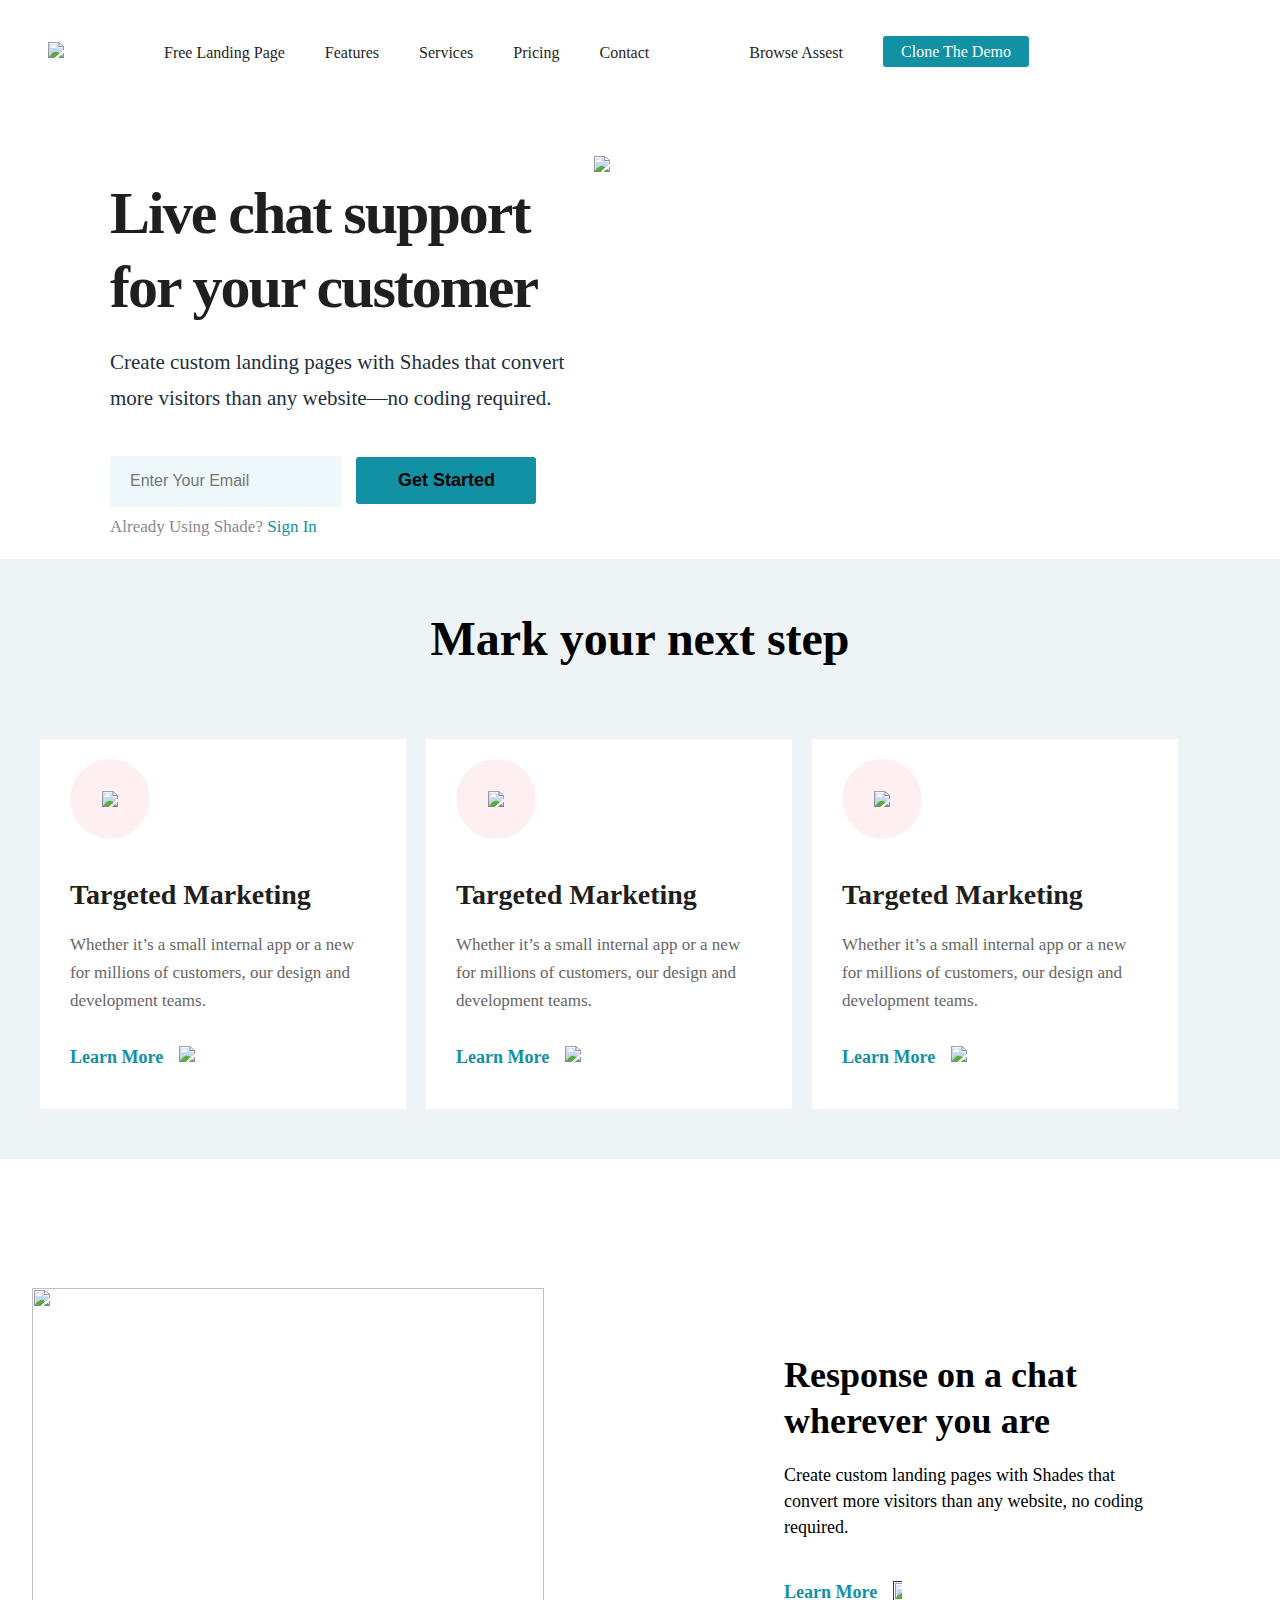
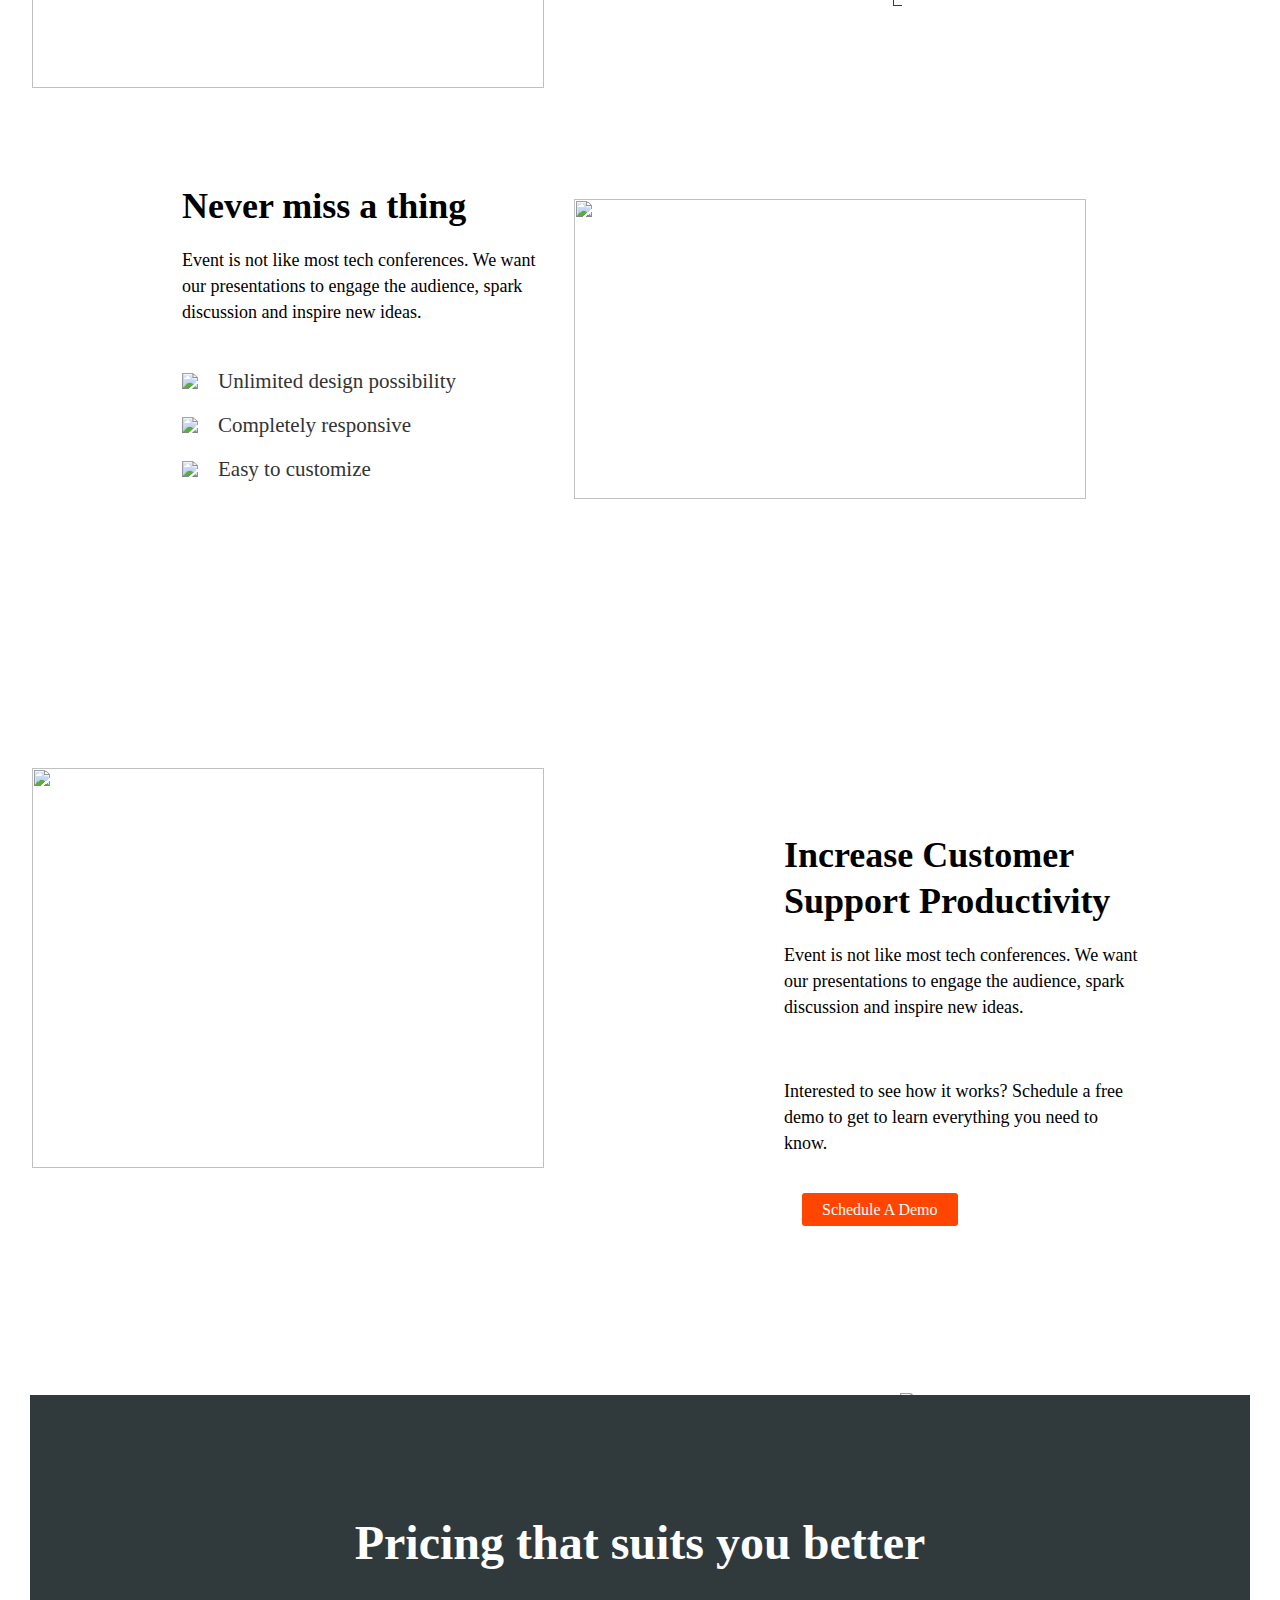
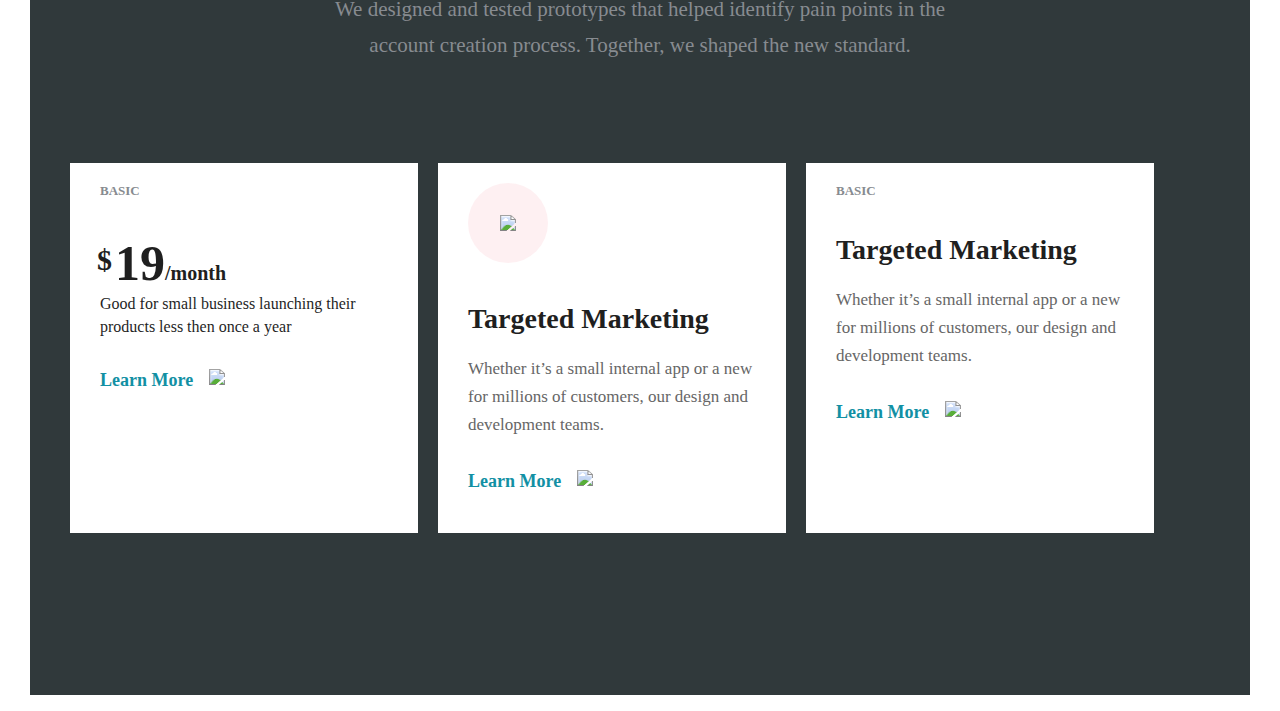
==== index1.html @ 75319ab6 "Add files via upload" ====
<!DOCTYPE html>
<html lang="en">
<head>
    <meta charset="UTF-8">
    <meta name="viewport" content="width=device-width, initial-scale=1.0">
    <title>week-02</title>
    <link rel="stylesheet" href="style1.css">
</head>
<body>
    <div class="header">
         <div class="nav">
         <a href ="" class="nav-d" >  <img src="https://assets.website-files.com/5f0a3ac2c99ebfc3a7c8728b/5f0a3b118fbf67102c265c8b_asset%200.png">   </a>
        <a href="" class="nav-a  nav-b"> Free Landing Page </a>
        <a href="" class="nav-a" > Features </a>
        <a href="" class="nav-a"> Services </a>
        <a href="" class="nav-a"> Pricing </a>
        <a href="" class="nav-a"> Contact </a>
        <a href="" class="nav-a nav-c"> Browse Assest </a>
        <a href="" class="button"> Clone The Demo </a>
        </div>
        <div class="box1">
         <div class="block">
        <h1 style="  max-width: 620px; line-height: 74px; margin-top: 0px;  margin-bottom: 20px;
        color: #1f1f1f;  font-size: 60px; letter-spacing: -2px;">Live chat support for your customer  </h1>
        <p style="margin-bottom: 40px; color: #222f3f; font-size: 21px; line-height: 36px;">Create custom landing pages with Shades that convert more visitors than any website—no coding required.</p><form>
        <input type="email" id="email" name="email" placeholder="Enter Your Email">
        <input type="submit" id="submit" name="submit" value="Get Started">
        </form>
        <p style="  max-width: 540px; margin-top: 10px; margin-bottom: 20px; color: #878b90; font-size: 17px;">Already Using Shade?
        <a href="" class="sign">Sign In</a>
    </div>
      <div class="imga">
      <img src="images/_asset 1-p-130x130q80.png" >
    </div>
</div>
  </div>
  <img src="images/asset 2.svg" class="msg">
  <div class="box2">
<h2 style="    margin-top: 0px;margin-bottom: 60px;font-size: 48px;line-height: 60px;">Mark your next step</h2>

  <div class="main">
<div class="box3">
  <div class="box-content">
  <div class="box-img" >
    <img src="images/feature-icon-1.svg">
  </div>
  <h2 style="margin-bottom: 20px; color: #1f1f1f; font-size: 28px;">Targeted Marketing</h2>
  <p style="margin-bottom: 30px; color: #666; font-size: 17px; line-height: 28px;">Whether it’s a small internal app or a new for millions of customers, our design and development teams.</p>
  <a href="" class="link"><div class="learn">Learn More</div>
  <img src="images/_chevron-right.svg">
  </div></a>
</div>
  
  <div class="box3">
<div class="box-content">
  <div class="box-img" >
    <img src="images/feature-icon-2.svg">
  </div>
  <h2 style="margin-bottom: 20px; color: #1f1f1f; font-size: 28px;">Targeted Marketing</h2>
  <p style="margin-bottom: 30px; color: #666; font-size: 17px; line-height: 28px;">Whether it’s a small internal app or a new for millions of customers, our design and development teams.</p>
  <a href="" class="link"><div class="learn">Learn More</div>
  <img src="images/_chevron-right.svg">
  </div></a>
</div>

<div class="box3">
<div class="box-content">
  <div class="box-img" >
    <img src="images/feature-icon-3.svg">
  </div>
  <h2 style="margin-bottom: 20px; color: #1f1f1f; font-size: 28px;">Targeted Marketing</h2>
  <p style="margin-bottom: 30px; color: #666; font-size: 17px; line-height: 28px;">Whether it’s a small internal app or a new for millions of customers, our design and development teams.</p>
  <a href="" class="link"><div class="learn">Learn More</div>
  <img src="images/_chevron-right.svg">
  </div></a>
</div>
</div>
<div class="box4">
  <div class="b">
    <img src="images/asset 3-p-130x130q80.png">
   <div class="content"> 
    <h2 style="font-size: 36px; line-height: 46px;">Response on a chat wherever you are</h2>
    <br>
    <p style="margin-bottom: 40px;font-size: 18px;line-height: 26px;"> Create custom landing pages with Shades that convert more visitors than any website, no coding required.</p> 
    <a href="" class="link1"><div class="learn1">Learn More</div>
      <img src="images/_chevron-right.svg">
      </a></div>
   </div>

    <div class="c">
       <div class="content1"> 
      <h2 style="font-size: 36px; line-height: 46px;">Never miss a thing</h2>
      <br>
      <p style="margin-bottom: 40px;font-size: 18px;line-height: 26px;"> Event is not like most tech conferences. We want our presentations to engage the audience, spark discussion and inspire new ideas.</p> 
      <div class="conlist">
        <div class="benefit"><img src="images/right-icon.png"><p class="benefit-text">Unlimited design possibility</p></div>
      </div>

      <div class="conlist">
        <div class="benefit"><img src="images/right-icon.png"><p class="benefit-text">Completely responsive</p></div>
      </div>

      <div class="conlist">
        <div class="benefit"><img src="images/right-icon.png"><p class="benefit-text">Easy to customize</p></div>
      </div>
      </div>
     <div class="benefitimg"><img src="images/asset 4-p-130x130q80.png"></div>
</div>
<div class="d">
  <img src="images/asset 6-p-130x130q80.png">
 <div class="content"> 
  <h2 style="font-size: 36px; line-height: 46px;">Increase Customer Support Productivity</h2>
  <br>
  <p style="margin-bottom: 40px;font-size: 18px;line-height: 26px;"> Event is not like most tech conferences. We want our presentations to engage the audience, spark discussion and inspire new ideas.</p> 
  <br>
  <p style="margin-bottom: 40px;font-size: 18px;line-height: 26px;">Interested to see how it works? Schedule a free demo to get to learn everything you need to know.</p> 
    <a href="" class="button1"> Schedule A Demo </a>
  </div>
 </div>
<img src="images/asset 7.svg" class="msg1">
<div class="pricesec" style="  padding: 120px 30px;background-color: #30393b;">
  <div class="wrapper" style="max-width: 1110px; margin-right: auto;margin-left: auto;">
    <h2 class="pricing-title">Pricing that suits you better<br></h2>
    <p class="content2">We designed and tested prototypes that helped identify pain points in the account creation process. Together, we shaped the new standard.</p>
  </div>
<div class="main">
<div class="box3">
  <div class="box-content">
    <p class="pricing-label">BASIC</p>
    <h3 class="price-monthly"><span class="currency">$</span><span class="amount-text">19</span>/month</h3>
    <p class="pricing-text">Good for small business launching their products less then once a year</p>
  <a href="" class="link"><div class="learn">Learn More</div>
  <img src="images/_chevron-right.svg">
  </div></a>
</div>

<div class="box3">
  <div class="box-content">
  <div class="box-img" >
    <img src="images/feature-icon-1.svg">
  </div>
  <h2 style="margin-bottom: 20px; color: #1f1f1f; font-size: 28px;">Targeted Marketing</h2>
  <p style="margin-bottom: 30px; color: #666; font-size: 17px; line-height: 28px;">Whether it’s a small internal app or a new for millions of customers, our design and development teams.</p>
  <a href="" class="link"><div class="learn">Learn More</div>
  <img src="images/_chevron-right.svg">
  </div></a>
</div>

<div class="box3">
  <div class="box-content">
    <p class="pricing-label">BASIC</p>
  <h2 style="margin-bottom: 20px; color: #1f1f1f; font-size: 28px;">Targeted Marketing</h2>
  <p style="margin-bottom: 30px; color: #666; font-size: 17px; line-height: 28px;">Whether it’s a small internal app or a new for millions of customers, our design and development teams.</p>
  <a href="" class="link"><div class="learn">Learn More</div>
  <img src="images/_chevron-right.svg">
  </div></a>
</div>

</div>

</div>
</body>
</html>
---- style1.css ----
*{
    margin: 0;
    padding: 0;
    box-sizing: border-box;
}
@keyframes example {
    from {max-width: 100%;}
    to{ max-width: 70%;}
  }
.header{
    padding: 30px 30px 0px 30px;    
}
.nav-a:hover{
    background-color: aliceblue;
}
.nav a{
text-decoration: none;
padding: 7px 18px;
font-size: 16px;
  line-height: 32px;
}
.nav-a{
    position: relative;
    color: #1f1f1f;
    display: inline-block;
    vertical-align: top;
    text-align: left;
}
.nav-b{
    margin-left: 60px;
}
.nav-c{
    margin-left: 60px;
}
.nav-d{
    max-width: 100%;
    vertical-align: middle;
    display: inline-block;
}
.button{
    margin-left: 18px;
    padding: 8px 20px;
    border-radius: 3px;
    background-color: #1290a4;
    color: #ffffff;
    font-size: 16px;
    line-height: 28px;
    border: 0;
}
.block{
    margin-top: 100px;
    margin-left: 50px;
    padding-left: 30px; 
}
#email{
    width: 48%;
    margin: 0px 10px 0px 0px;
    padding: 25px 10px 26px 20px ;
    border-radius: 3px;
    border: 0.1px none rgba(18, 144, 164, 0.07);
    background-color: rgba(18, 144, 164, 0.07);
    color: #666;
    font-size: 16px;
    height: 38px;
}
#submit{
    width: 180px;
    border-radius: 3px;
    background-color: #1290a4;
    font-size: 18px;
    line-height: 29px;
    font-weight: 700;
    display: inline-block;
    padding: 9px 15px;
    border: 0.1px none #1290a4;
}
.sign{
    color: #1290a4;
    text-decoration: none;
}
.imga{
    width: 100%;
}
.imga img{  
    margin-top: 80px;
    height: auto;
    width: 92%;
    vertical-align: middle;
    display: inline-block;
    text-align: center;
    position: relative;
    background-size:auto ;
    object-fit: contain;
    image-rendering:pixelated;
    animation-name: example;
    animation-duration: 2.5s;
    animation-delay: 0s;
    animation-iteration-count: infinite;
}
.box1{
    display: flex;
}
.msg {
        max-width: 100%;
        vertical-align: middle;
        display: inline-block;}
.box2{
    height: 600px;
    padding: 50px 30px 96px;
    background-color: #eef4f5;
    text-align: center;
    position: relative;
    bottom: 1rem;
}
.main{
    display: flex;
    height: 415px;
}
.box3{
	height:370px;
width:30%;
background-color:white;
padding:20px 0px 15px ;
margin:10px;
}
.box-img{
    display: flex;
    width: 80px;
    height: 80px;
    margin-bottom: 40px;
    justify-content: center;
    align-items: center;
    background-color: rgba(244, 111, 124, 0.1);
    border-radius: 50%;
}
.box-img img{
    max-width: 100%;
    vertical-align: middle;
    display: inline-block;
}
.box-content{
	padding-right: 30px;
        padding-left: 30px;
        text-align: left;
}
.learn{
    line-height: 25px;
    font-weight: 700;
    color: #1290a4;
}
.link img{
    left:1rem;
    position: relative;
    top: 1px;
    max-width: 50%;
    vertical-align: middle;
    display: inline-block;
}
.link{
    display: flex;
    width: 120px;
    font-size: 18px;
    text-decoration: none;
}

.b{
    max-width: 1140px;
    margin-right: auto;
    margin-bottom: 35px;
    margin-left: auto;
    display: inline-block;
    height:700px;
}
.b img{
    max-width: 100%;
    vertical-align: middle;
    display: inline-block;
    position: relative;
    background-size:auto ;
    object-fit: contain;
    image-rendering:pixelated;
    height: 400px;
    width:40vw;
    right: 22rem;
    top: 9rem;
}
.content{
    position: relative;
    bottom: 12rem;
    height:300px;
     max-width: 360px;
     left:25rem;
     text-align: left;
}
.learn1{
    line-height: 25px;
    font-weight: 700;
    color: #1290a4;
    font-size: 18px;
    text-decoration: none;
    
}
.link1 img{
    left:1rem;
    position: relative;
    top: 1px;
    height: 25px;
    max-width: 07%;
    vertical-align: middle;
    display: inline-block;
   
}
.link1{
    display: flex;
    width: 120px;
    height: 25px;
    font-size: 18px;
    text-decoration: none;
}
.c{
    max-width: 1140px;
    margin-right: auto;
    margin-bottom: 45px;
    margin-left: auto;
    display: flex;
}
.content1{
position: relative;
bottom: 06rem;
height:300px;
 max-width: 360px;
 left:7rem;
 text-align: left;}
 .benefit{
    display: flex;
    margin-bottom: 12px;
    align-items: center;
 }
 .benefit img{
    max-width: 70%;
    vertical-align: middle;
    display: inline-block;
 }
 .benefit-text{
    margin-bottom: 0px;
    padding-left: 20px;
    color: #333;
    font-size: 21px;
    line-height: 32px;
 }
 .benefitimg{
    max-width: 100%;
    bottom: 5rem;
    left:9rem;
    vertical-align: middle;
    display: inline-block;
    position: relative;
    background-size:auto ;
    object-fit: contain;
    image-rendering:pixelated;
    height: 300px;
    width:40vw;
 }
 .benefitimg img{
    max-width: 100%;
    height: 300px;
    width:40vw;
    position: relative;
    background-size:auto ;
    object-fit: contain;
    image-rendering:pixelated;
 }
 .d{
    max-width: 1140px;
    margin-right: auto;
    margin-bottom: 19px;
    margin-left: 20px;
    display: inline-block;
    height:600px;
 }
 .d img{
    max-width: 100%;
    vertical-align: middle;
    display: inline-block;
    position: relative;
    background-size:auto ;
    object-fit: contain;
    image-rendering:pixelated;
    height: 400px;
    width:40vw;
    right: 22rem;
    top: 9rem;
 }
 .button1{
    margin-left: 18px;
    padding: 8px 20px;
    border-radius: 3px;
    background-color: orangered;
    color: #ffffff;
    font-size: 16px;
    line-height: 28px;
    border: 0;
    text-decoration: none;
}
.msg1{
    bottom: -2px;
    display: inline-block;
object-fit: contain;
position: relative;
max-width: 100%;

}
.pricesec{
    padding: 120px 30px;
    height: 900px;
    width: 100%;
    text-align: center;
    background-color: #30393b;
    position: relative;
    bottom: 1rem;
}
.pricing-title{
    margin: 0px auto 20px;
    color: #fff;
    font-size: 48px;
    line-height: 56px;
    text-align: center;
}
.content2{
    max-width: 680px;
    margin-right: auto;
    margin-bottom: 90px;
    margin-left: auto;
    color: #878b90;
    font-size: 21px;
    line-height: 36px;
    font-weight: 400;
    text-align: center;
}
.pricing-label{
    margin-bottom: 35px;
    color: #878b90;
    font-size: 13px;
    font-weight: 700;
    text-align: left;
}
.price-monthly{
    color: #1f1f1f;
    font-size: 20px;
    text-align: left;
}
.currency{
position: relative;
    top: -10px;
    right: 3px;
    font-size: 30px;
}
.amount-text {
    font-size: 50px;
}
.pricing-text{
    margin-bottom: 30px;
    color: #1f1f1f;
    line-height: 23px;
}
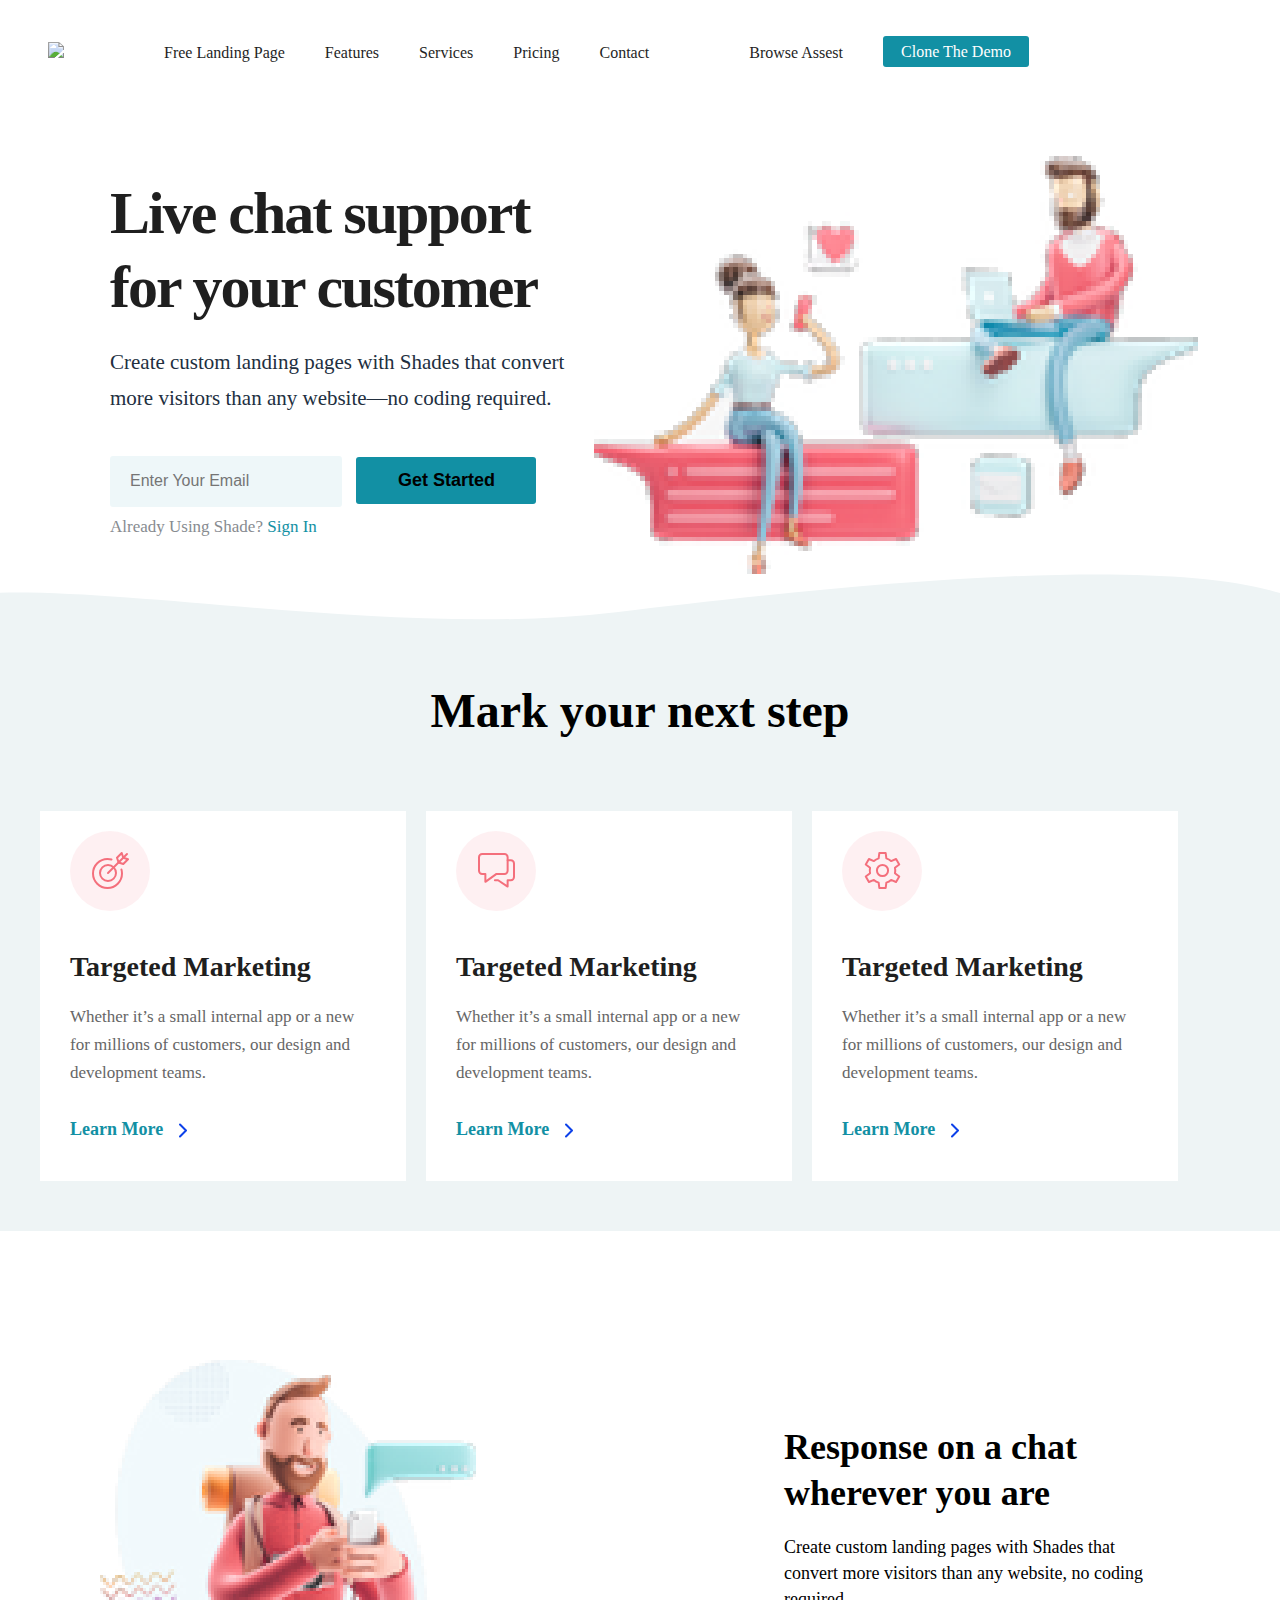
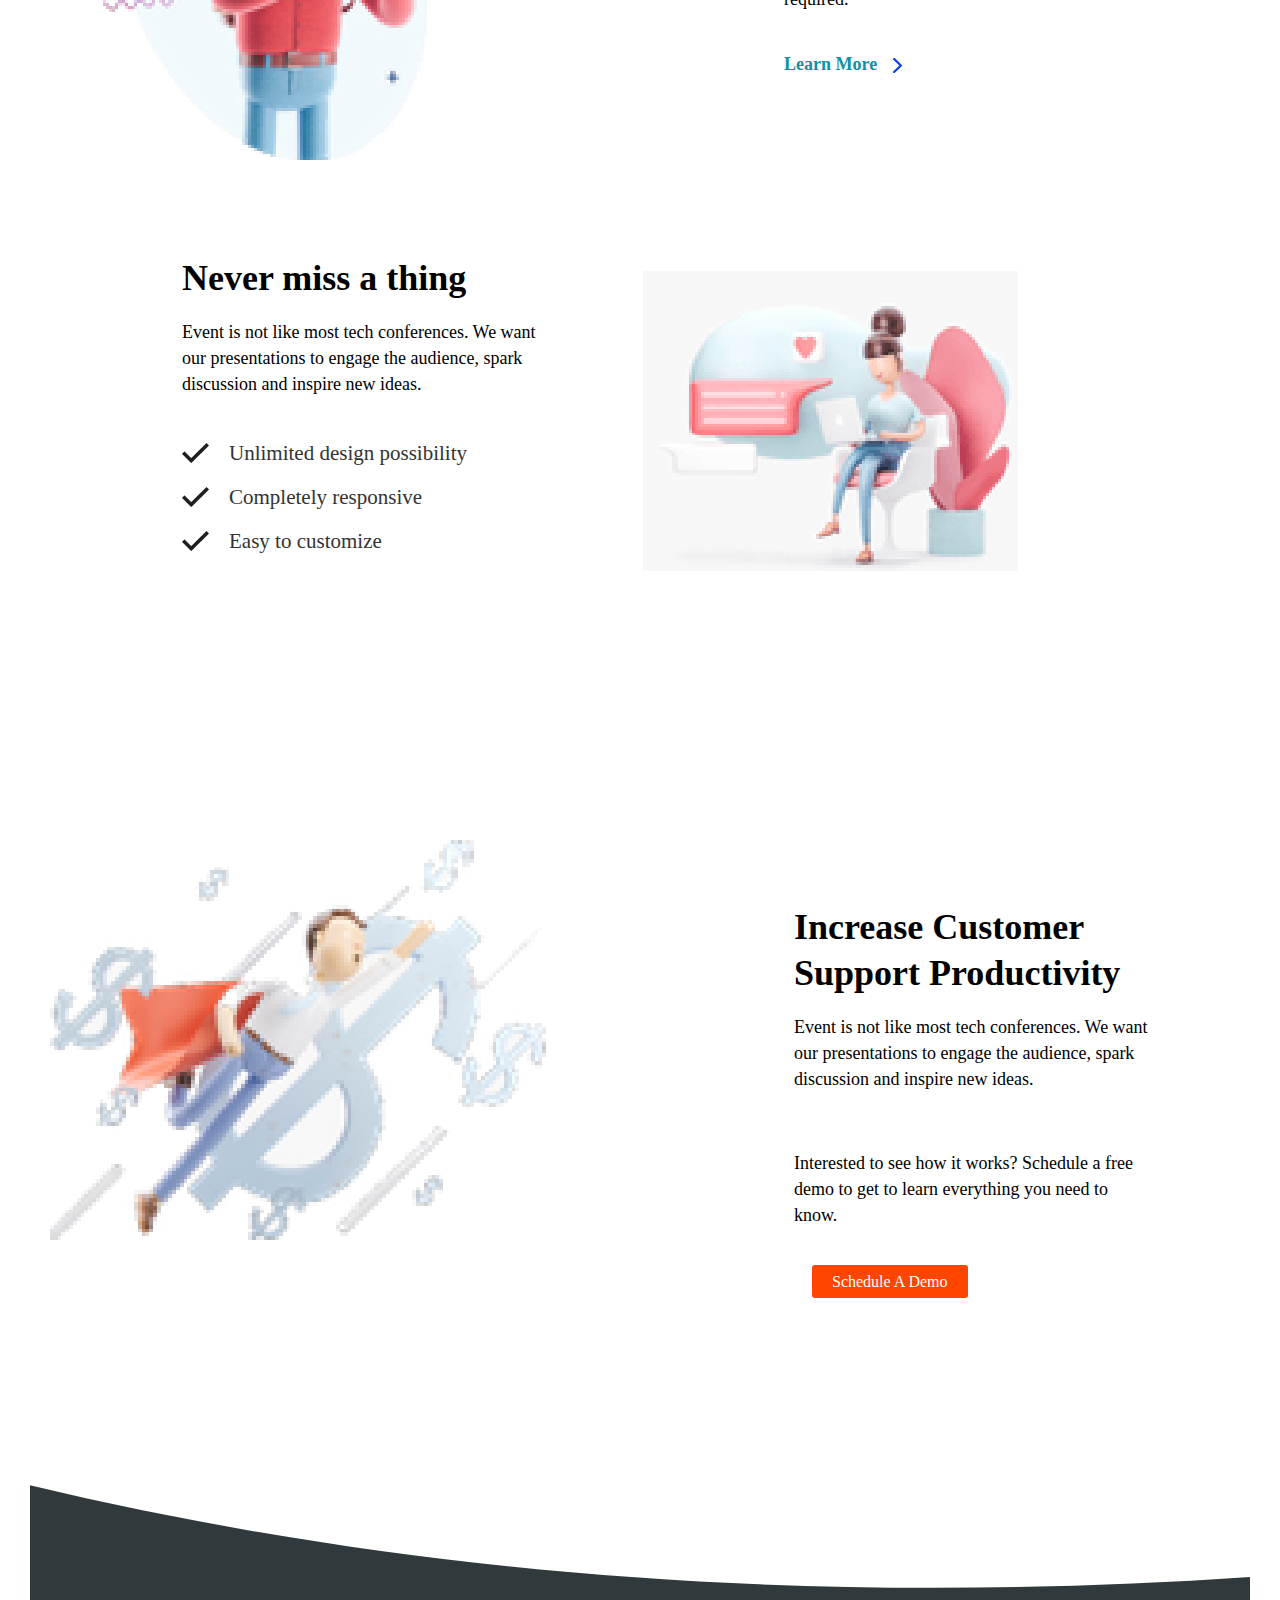
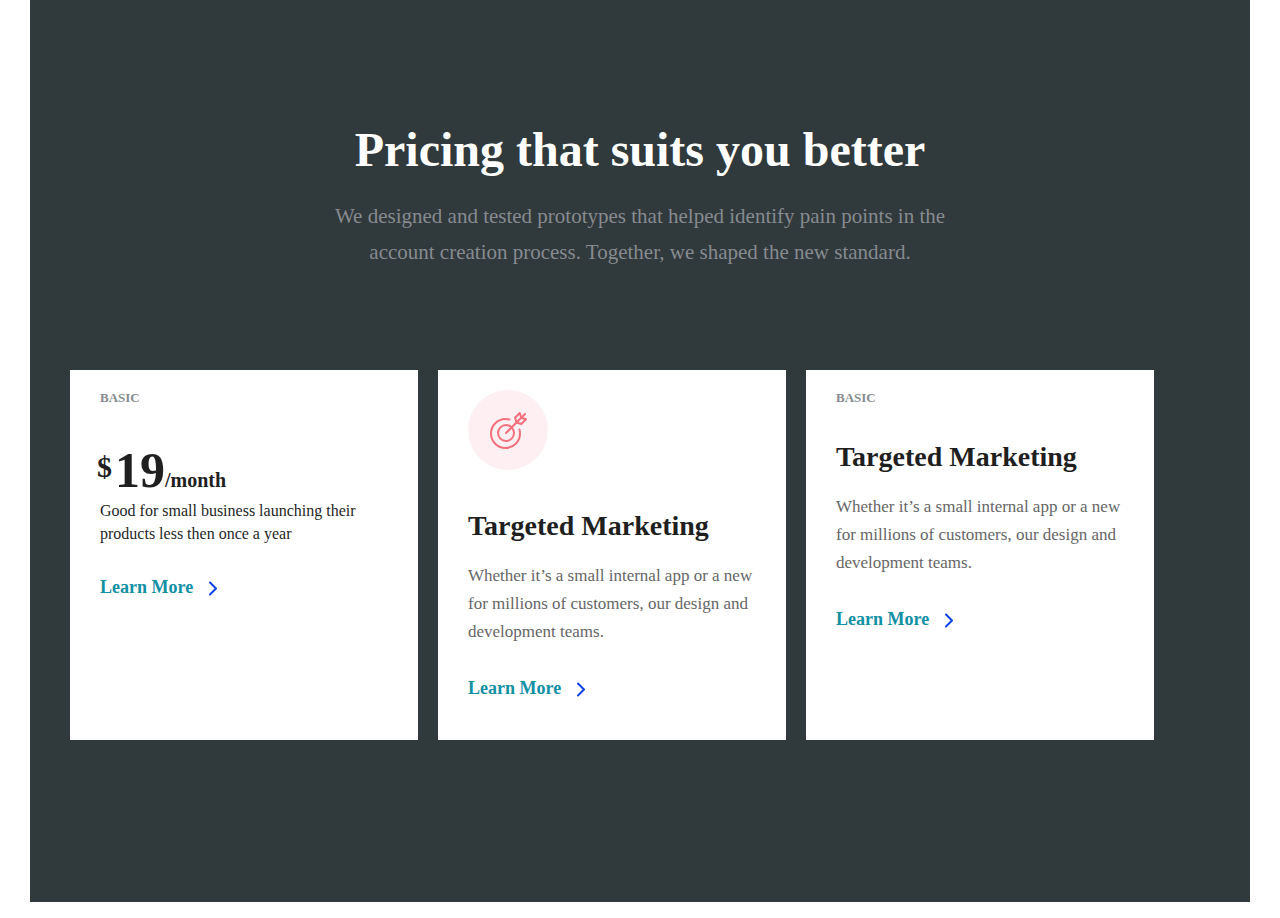
==== commit 4da1674f: "Update index1.html" ====
--- a/index1.html
+++ b/index1.html
@@ -30,11 +30,11 @@
         <a href="" class="sign">Sign In</a>
     </div>
       <div class="imga">
-      <img src="images/_asset 1-p-130x130q80.png" >
+      <img src="_asset 1-p-130x130q80.png" >
     </div>
 </div>
   </div>
-  <img src="images/asset 2.svg" class="msg">
+  <img src="asset 2.svg" class="msg">
   <div class="box2">
 <h2 style="    margin-top: 0px;margin-bottom: 60px;font-size: 48px;line-height: 60px;">Mark your next step</h2>
 
@@ -42,48 +42,48 @@
 <div class="box3">
   <div class="box-content">
   <div class="box-img" >
-    <img src="images/feature-icon-1.svg">
+    <img src="feature-icon-1.svg">
   </div>
   <h2 style="margin-bottom: 20px; color: #1f1f1f; font-size: 28px;">Targeted Marketing</h2>
   <p style="margin-bottom: 30px; color: #666; font-size: 17px; line-height: 28px;">Whether it’s a small internal app or a new for millions of customers, our design and development teams.</p>
   <a href="" class="link"><div class="learn">Learn More</div>
-  <img src="images/_chevron-right.svg">
+  <img src="_chevron-right.svg">
   </div></a>
 </div>
   
   <div class="box3">
 <div class="box-content">
   <div class="box-img" >
-    <img src="images/feature-icon-2.svg">
+    <img src="feature-icon-2.svg">
   </div>
   <h2 style="margin-bottom: 20px; color: #1f1f1f; font-size: 28px;">Targeted Marketing</h2>
   <p style="margin-bottom: 30px; color: #666; font-size: 17px; line-height: 28px;">Whether it’s a small internal app or a new for millions of customers, our design and development teams.</p>
   <a href="" class="link"><div class="learn">Learn More</div>
-  <img src="images/_chevron-right.svg">
+  <img src="_chevron-right.svg">
   </div></a>
 </div>
 
 <div class="box3">
 <div class="box-content">
   <div class="box-img" >
-    <img src="images/feature-icon-3.svg">
+    <img src="feature-icon-3.svg">
   </div>
   <h2 style="margin-bottom: 20px; color: #1f1f1f; font-size: 28px;">Targeted Marketing</h2>
   <p style="margin-bottom: 30px; color: #666; font-size: 17px; line-height: 28px;">Whether it’s a small internal app or a new for millions of customers, our design and development teams.</p>
   <a href="" class="link"><div class="learn">Learn More</div>
-  <img src="images/_chevron-right.svg">
+  <img src="_chevron-right.svg">
   </div></a>
 </div>
 </div>
 <div class="box4">
   <div class="b">
-    <img src="images/asset 3-p-130x130q80.png">
+    <img src="asset 3-p-130x130q80.png">
    <div class="content"> 
     <h2 style="font-size: 36px; line-height: 46px;">Response on a chat wherever you are</h2>
     <br>
     <p style="margin-bottom: 40px;font-size: 18px;line-height: 26px;"> Create custom landing pages with Shades that convert more visitors than any website, no coding required.</p> 
     <a href="" class="link1"><div class="learn1">Learn More</div>
-      <img src="images/_chevron-right.svg">
+      <img src="_chevron-right.svg">
       </a></div>
    </div>
 
@@ -93,21 +93,21 @@
       <br>
       <p style="margin-bottom: 40px;font-size: 18px;line-height: 26px;"> Event is not like most tech conferences. We want our presentations to engage the audience, spark discussion and inspire new ideas.</p> 
       <div class="conlist">
-        <div class="benefit"><img src="images/right-icon.png"><p class="benefit-text">Unlimited design possibility</p></div>
+        <div class="benefit"><img src="right-icon.png"><p class="benefit-text">Unlimited design possibility</p></div>
       </div>
 
       <div class="conlist">
-        <div class="benefit"><img src="images/right-icon.png"><p class="benefit-text">Completely responsive</p></div>
+        <div class="benefit"><img src="right-icon.png"><p class="benefit-text">Completely responsive</p></div>
       </div>
 
       <div class="conlist">
-        <div class="benefit"><img src="images/right-icon.png"><p class="benefit-text">Easy to customize</p></div>
+        <div class="benefit"><img src="right-icon.png"><p class="benefit-text">Easy to customize</p></div>
       </div>
       </div>
-     <div class="benefitimg"><img src="images/asset 4-p-130x130q80.png"></div>
+     <div class="benefitimg"><img src="asset 4-p-130x130q80.png"></div>
 </div>
 <div class="d">
-  <img src="images/asset 6-p-130x130q80.png">
+  <img src="asset 6-p-130x130q80.png">
  <div class="content"> 
   <h2 style="font-size: 36px; line-height: 46px;">Increase Customer Support Productivity</h2>
   <br>
@@ -117,7 +117,7 @@
     <a href="" class="button1"> Schedule A Demo </a>
   </div>
  </div>
-<img src="images/asset 7.svg" class="msg1">
+<img src="asset 7.svg" class="msg1">
 <div class="pricesec" style="  padding: 120px 30px;background-color: #30393b;">
   <div class="wrapper" style="max-width: 1110px; margin-right: auto;margin-left: auto;">
     <h2 class="pricing-title">Pricing that suits you better<br></h2>
@@ -130,19 +130,19 @@
     <h3 class="price-monthly"><span class="currency">$</span><span class="amount-text">19</span>/month</h3>
     <p class="pricing-text">Good for small business launching their products less then once a year</p>
   <a href="" class="link"><div class="learn">Learn More</div>
-  <img src="images/_chevron-right.svg">
+  <img src="_chevron-right.svg">
   </div></a>
 </div>
 
 <div class="box3">
   <div class="box-content">
   <div class="box-img" >
-    <img src="images/feature-icon-1.svg">
+    <img src="feature-icon-1.svg">
   </div>
   <h2 style="margin-bottom: 20px; color: #1f1f1f; font-size: 28px;">Targeted Marketing</h2>
   <p style="margin-bottom: 30px; color: #666; font-size: 17px; line-height: 28px;">Whether it’s a small internal app or a new for millions of customers, our design and development teams.</p>
   <a href="" class="link"><div class="learn">Learn More</div>
-  <img src="images/_chevron-right.svg">
+  <img src="_chevron-right.svg">
   </div></a>
 </div>
 
@@ -152,7 +152,7 @@
   <h2 style="margin-bottom: 20px; color: #1f1f1f; font-size: 28px;">Targeted Marketing</h2>
   <p style="margin-bottom: 30px; color: #666; font-size: 17px; line-height: 28px;">Whether it’s a small internal app or a new for millions of customers, our design and development teams.</p>
   <a href="" class="link"><div class="learn">Learn More</div>
-  <img src="images/_chevron-right.svg">
+  <img src="_chevron-right.svg">
   </div></a>
 </div>
 
@@ -160,4 +160,4 @@
 
 </div>
 </body>
-</html>+</html>
